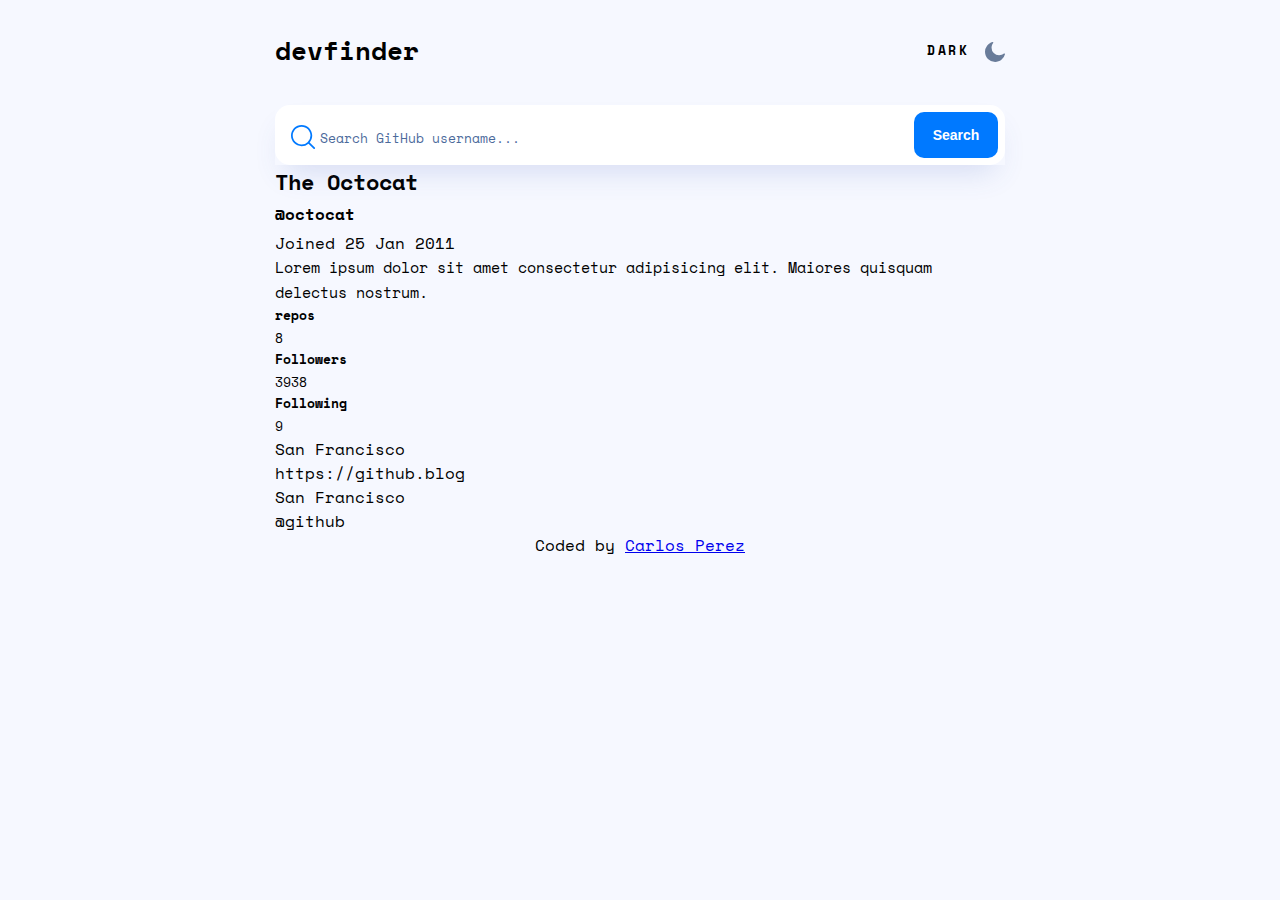
==== index.html @ 562876b6 "continue CSS" ====
<!DOCTYPE html>
<html lang="en">
<head>
  <meta charset="UTF-8">
  <meta name="viewport" content="width=device-width, initial-scale=1.0">
  <link rel="stylesheet" href="css/style.css">
  <script src="js/script.js" defer></script>
  <link rel="icon" type="image/png" sizes="32x32" href="./assets/favicon-32x32.png">
  <link rel="preconnect" href="https://fonts.googleapis.com">
  <link rel="preconnect" href="https://fonts.gstatic.com" crossorigin>
  <link href="https://fonts.googleapis.com/css2?family=Space+Mono:wght@400;700&display=swap" rel="stylesheet">
  <title>CPWD | GitHub user search app</title>
</head>
<body>
  <header>
    <div class="logo">
      <h1>devfinder</h1>
    </div>
    <div class="theme">
      <div class="setting">
        <!-- <p class="light">Light</p> -->
        <p class="dark">Dark</p>
      </div>
      <div class="theme-icon">
        <img src="assets/icon-moon.svg" alt="moon">
        <!-- <img src="assets/icon-sun.svg" alt="sun"> -->
      </div>
    </div>
  </header>
  <main>
    <form class="">
      <input type="text" name="username" id="username" placeholder="Search GitHub username...">
      <span>No results</span>
      <img src="assets/icon-search.svg" alt="search">
      <button type="submit">Search</button>
    </form>
    <div class="box-wrap">
      <div class="box-header">
        <div class="profile-picture"></div>
        <div class="user-info">
          <h2>The Octocat</h2>
          <h3 class="user">@octocat</h3>
          <p class="joined">Joined 25 Jan 2011</p>
        </div>
      </div>
      <div class="bio">
        <p>Lorem ipsum dolor sit amet consectetur adipisicing elit. Maiores quisquam delectus nostrum.</p>
      </div>
      <div class="stats">
        <div class="stat-1">
          <h4>repos</h4>
          <small>8</small>
        </div>
        <div class="stat-2">
          <h4>Followers</h4>
          <small>3938</small>
        </div>
        <div class="stat-3">
          <h4>Following</h4>
          <small>9</small>
        </div>
      </div>
      <div class="social">
        <div class="location">
          <div class="location-icon"></div>
          <p>San Francisco</p>
        </div>
        <div class="link">
          <div class="link-icon"></div>
          <p>https://github.blog</p>
        </div>
        <div class="twitter">
          <div class="location-icon"></div>
          <p>San Francisco</p>
        </div>
        <div class="name">
          <div class="name-icon"></div>
          <p>@github</p>
        </div>
      </div>
    </div>
  </main>
  <footer>
    <div class="attribute">
      <p>Coded by <a href="#">Carlos Perez</a></p>
    </div>
  </footer>
</body>
</html>
---- css/style.css ----
:root {
	/* lightmode colors */
	--light-blue: rgb(0, 121, 255);
	--dark-grey: rgb(105, 124, 154);
	--dark-blue: rgb(75, 106, 155);
	--darker-blue: #2b3442;
	--light-grey: rgb(246, 248, 255);
	--white: white;

	/* darkmode colors*/
	--light-blue: rgb(0, 121, 255);
	--white: white;
	--dark-navy: rgb(20, 29, 47);
	--navy: rgb(30, 42, 71);
}

*,
*::before,
*::after {
	box-sizing: border-box;
	margin: 0;
	padding: 0;
}

body {
	font-family: "Space Mono", monospace;
	background-color: var(--light-grey);
	padding: 31px 24px;
}

h1 {
	font-size: 26px;
}

h2 {
	font-size: 22px;
}

h3 {
	font-size: 16px;
	line-height: 33px;
}

h4 {
	font-size: 13px;
	line-height: 20px;
}

.bio {
	font-size: 15px;
	line-height: 25px;
}

/* header */
header {
	display: flex;
	justify-content: space-between;
	margin: 0 auto;
	max-width: 730px;
	margin-bottom: 36px;
}

.theme {
	display: flex;
	align-items: center;
	gap: 16px;
}

.theme:hover {
	filter: brightness(0%);
}

.setting p {
	font-weight: bold;
	font-size: 13px;
	text-transform: uppercase;
	letter-spacing: 2.5px;
}

.dark p {
	color: var(--dark-blue);
}

.theme-icon {
	margin-top: 10px;
}

/* /header */

main {
	margin: 0 auto;
	max-width: 730px;
}

/* form */
form {
	position: relative;
	box-shadow: 0 16px 30px -10px rgb(70, 96, 187, 0.19);
}

form input {
	outline: 0;
	border: 0;
	height: 60px;
	border-radius: 15px;
	padding: 18px 98px 17px 45px;
	caret-color: var(--light-blue);
	width: 100%;
	max-width: 730px;
}

form input::placeholder {
	font-size: 13px;
	color: var(--dark-blue);
	line-height: 25px;
}

form input[type="text"] {
	font-size: 18px;
	color: var(--darker-blue);
	font-family: "Space Mono", monospace;
}

form span {
	display: none;
}

form.error span {
	color: red;
	font-size: 14px;
	font-weight: bold;
	margin-left: 45px;
	display: block;
}

form img {
	position: absolute;
	left: 16px;
	top: 20px;
}

form button {
	position: absolute;
	right: 7px;
	top: 6.5px;
	outline: 0;
	border: 0;
	height: 46px;
	width: 84px;
	background: var(--light-blue);
	border-radius: 10px;
	color: white;
	font-size: 14px;
	font-weight: bold;
}

form button:hover {
	background-color: #60abff;
}
/* /form */

footer {
	margin: 0 auto;
	display: flex;
	justify-content: center;
}
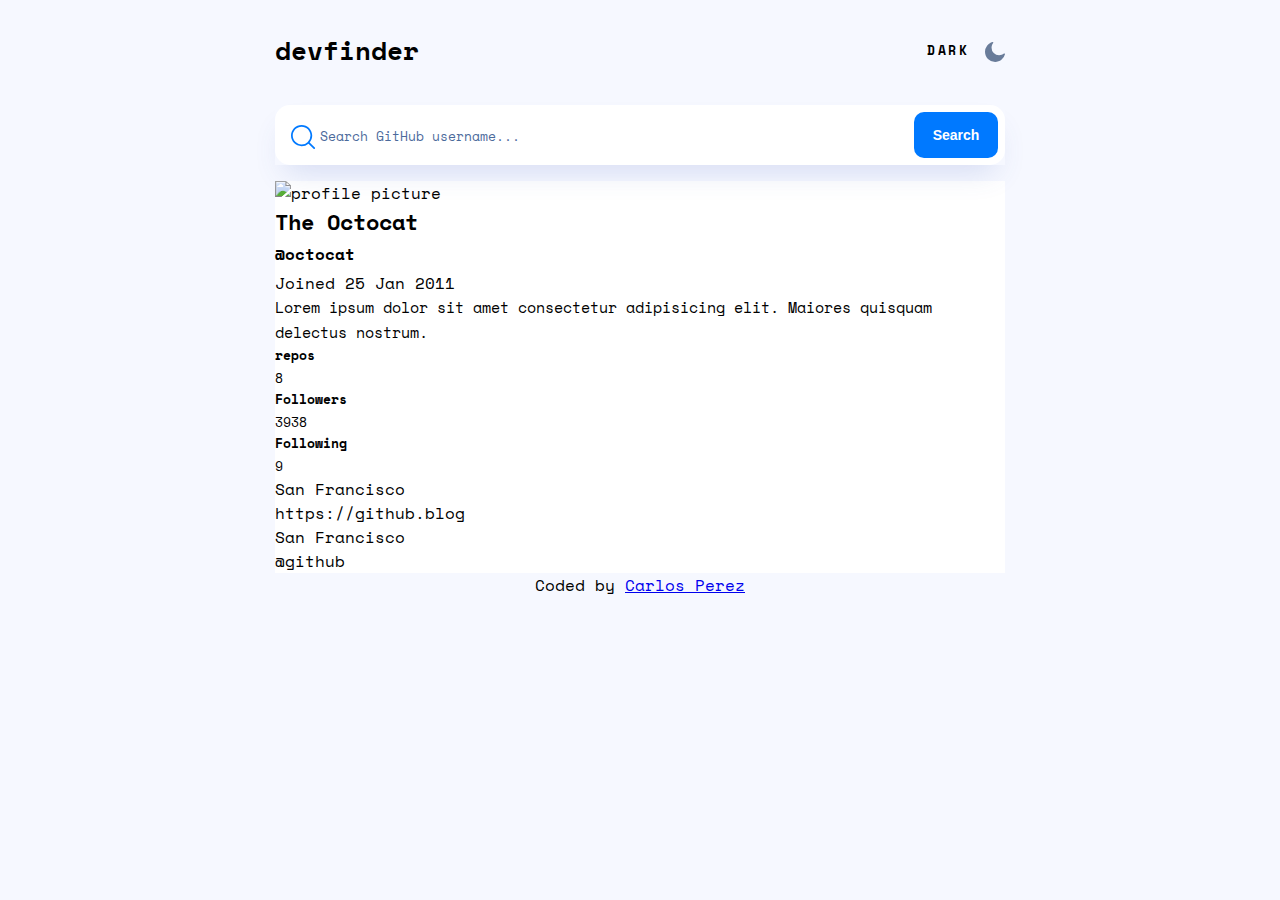
==== commit 28c537e6: "started box-wrap css" ====
--- a/index.html
+++ b/index.html
@@ -36,7 +36,9 @@
     </form>
     <div class="box-wrap">
       <div class="box-header">
-        <div class="profile-picture"></div>
+        <div class="profile-picture">
+          <img src="https://source.unsplash.com/random/70x70" alt="profile picture">
+        </div>
         <div class="user-info">
           <h2>The Octocat</h2>
           <h3 class="user">@octocat</h3>
--- a/css/style.css
+++ b/css/style.css
@@ -96,6 +96,7 @@
 form {
 	position: relative;
 	box-shadow: 0 16px 30px -10px rgb(70, 96, 187, 0.19);
+	margin-bottom: 16px;
 }
 
 form input {
@@ -113,10 +114,17 @@
 	font-size: 13px;
 	color: var(--dark-blue);
 	line-height: 25px;
+	overflow: hidden;
+	text-overflow: ellipsis;
 }
 
+/* ::placeholder {
+	overflow: hidden;
+	text-overflow: ellipsis;
+} */
+
 form input[type="text"] {
-	font-size: 18px;
+	font-size: 14px;
 	color: var(--darker-blue);
 	font-family: "Space Mono", monospace;
 }
@@ -159,6 +167,12 @@
 }
 /* /form */
 
+/* box-wrap */
+.box-wrap {
+	background-color: white;
+}
+
+/* /box-wrap */
 footer {
 	margin: 0 auto;
 	display: flex;
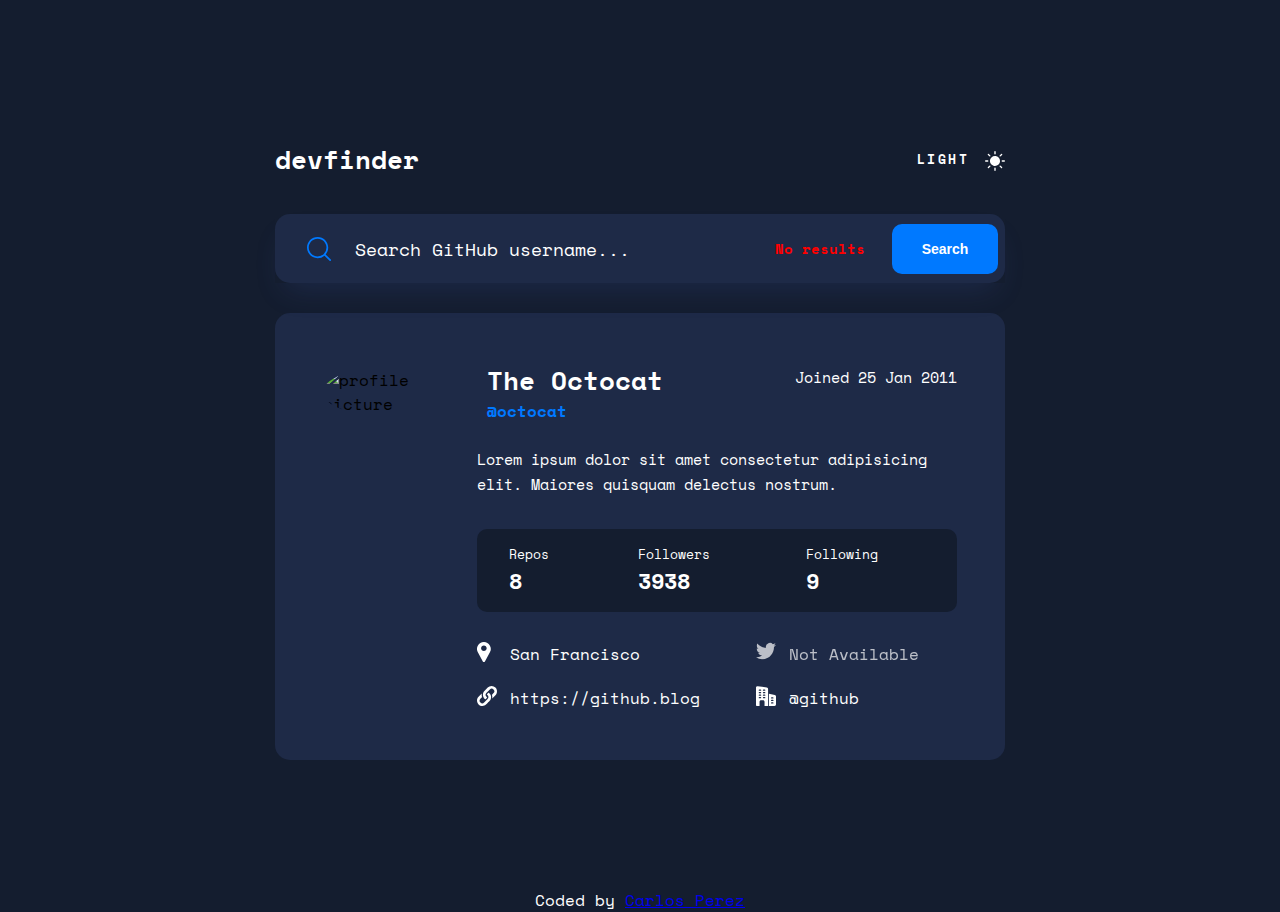
==== commit ae6065d0: "Finished majority of styling components" ====
--- a/index.html
+++ b/index.html
@@ -11,24 +11,20 @@
   <link href="https://fonts.googleapis.com/css2?family=Space+Mono:wght@400;700&display=swap" rel="stylesheet">
   <title>CPWD | GitHub user search app</title>
 </head>
-<body>
+<body class="dark">
   <header>
     <div class="logo">
       <h1>devfinder</h1>
     </div>
     <div class="theme">
       <div class="setting">
-        <!-- <p class="light">Light</p> -->
-        <p class="dark">Dark</p>
-      </div>
-      <div class="theme-icon">
-        <img src="assets/icon-moon.svg" alt="moon">
-        <!-- <img src="assets/icon-sun.svg" alt="sun"> -->
+        <p class="light-setting">Light</p>
+        <p class="dark-setting">Dark</p>
       </div>
     </div>
   </header>
   <main>
-    <form class="">
+    <form class="error">
       <input type="text" name="username" id="username" placeholder="Search GitHub username...">
       <span>No results</span>
       <img src="assets/icon-search.svg" alt="search">
@@ -40,8 +36,10 @@
           <img src="https://source.unsplash.com/random/70x70" alt="profile picture">
         </div>
         <div class="user-info">
-          <h2>The Octocat</h2>
+          <div class="left">
+            <h2>The Octocat</h2>
           <h3 class="user">@octocat</h3>
+          </div>
           <p class="joined">Joined 25 Jan 2011</p>
         </div>
       </div>
@@ -50,33 +48,33 @@
       </div>
       <div class="stats">
         <div class="stat-1">
-          <h4>repos</h4>
-          <small>8</small>
+          <h4>Repos</h4>
+          <div class="stat-num">8</div>
         </div>
         <div class="stat-2">
           <h4>Followers</h4>
-          <small>3938</small>
+          <div class="stat-num">3938</div>
         </div>
         <div class="stat-3">
           <h4>Following</h4>
-          <small>9</small>
+          <div class="stat-num">9</div>
         </div>
       </div>
       <div class="social">
-        <div class="location">
-          <div class="location-icon"></div>
+        <div class="link location">
+          <div><img src="assets/icon-location.svg" alt="location"></div>
           <p>San Francisco</p>
         </div>
-        <div class="link">
-          <div class="link-icon"></div>
+        <div class="link cite">
+          <div><img src="assets/icon-website.svg" alt="website"></div>
           <p>https://github.blog</p>
         </div>
-        <div class="twitter">
-          <div class="location-icon"></div>
-          <p>San Francisco</p>
+        <div class="link twitter unavailable">
+          <div><img src="assets/icon-twitter.svg" alt="twitter"></div>
+          <p>Not Available</p>
         </div>
-        <div class="name">
-          <div class="name-icon"></div>
+        <div class="link company">
+          <div><img src="assets/icon-company.svg" alt="company"></div>
           <p>@github</p>
         </div>
       </div>
--- a/css/style.css
+++ b/css/style.css
@@ -25,25 +25,11 @@
 body {
 	font-family: "Space Mono", monospace;
 	background-color: var(--light-grey);
-	padding: 31px 24px;
+	padding: 31px 24px 0;
 }
 
 h1 {
 	font-size: 26px;
-}
-
-h2 {
-	font-size: 22px;
-}
-
-h3 {
-	font-size: 16px;
-	line-height: 33px;
-}
-
-h4 {
-	font-size: 13px;
-	line-height: 20px;
 }
 
 .bio {
@@ -55,15 +41,32 @@
 header {
 	display: flex;
 	justify-content: space-between;
+	align-items: center;
 	margin: 0 auto;
-	max-width: 730px;
+	max-width: 375px;
 	margin-bottom: 36px;
 }
 
-.theme {
-	display: flex;
+.setting .dark-setting {
+	display: flex;
+}
+
+.setting .light-setting {
+	display: none;
+}
+
+.setting p {
 	align-items: center;
-	gap: 16px;
+}
+
+.dark-setting::after {
+	content: url(../assets/icon-moon.svg);
+}
+
+.dark-setting::after,
+.light-setting::after {
+	margin-left: 16px;
+	margin-top: 8px;
 }
 
 .theme:hover {
@@ -81,15 +84,11 @@
 	color: var(--dark-blue);
 }
 
-.theme-icon {
-	margin-top: 10px;
-}
-
 /* /header */
 
 main {
 	margin: 0 auto;
-	max-width: 730px;
+	max-width: 375px;
 }
 
 /* form */
@@ -107,7 +106,7 @@
 	padding: 18px 98px 17px 45px;
 	caret-color: var(--light-blue);
 	width: 100%;
-	max-width: 730px;
+	max-width: 375px;
 }
 
 form input::placeholder {
@@ -133,12 +132,19 @@
 	display: none;
 }
 
+form.error {
+	margin-bottom: 30px;
+}
+
 form.error span {
+	position: absolute;
 	color: red;
 	font-size: 14px;
 	font-weight: bold;
-	margin-left: 45px;
+	left: 45px;
+	bottom: -25px;
 	display: block;
+	z-index: 1;
 }
 
 form img {
@@ -167,14 +173,313 @@
 }
 /* /form */
 
-/* box-wrap */
+/* box-wrap header */
 .box-wrap {
 	background-color: white;
-}
-
-/* /box-wrap */
+	padding: 32px 24px;
+	border-radius: 15px;
+	box-shadow: 0 16px 30px -10px rgb(70, 96, 187, 0.19);
+}
+
+.box-header {
+	display: flex;
+	gap: 19px;
+	margin-bottom: 33px;
+}
+
+.profile-picture img {
+	border-radius: 50%;
+	width: 70px;
+}
+
+h2 {
+	font-size: 16px;
+}
+
+h3 {
+	font-size: 13px;
+	/* line-height: 33px; */
+	color: var(--light-blue);
+}
+
+p.joined {
+	font-size: 13px;
+	color: var(--dark-grey);
+	margin-top: 5px;
+}
+/* /box-wrap header*/
+
+/* bio */
+.bio p {
+	color: var(--dark-blue);
+	font-size: 13px;
+	margin-bottom: 23px;
+}
+/* /bio */
+
+/* stats */
+.stats {
+	display: flex;
+	justify-content: space-between;
+	border-radius: 10px;
+	background-color: var(--light-grey);
+	padding: 18px 30px;
+}
+
+.stats div {
+	display: flex;
+	flex-direction: column;
+	justify-content: center;
+	align-items: center;
+}
+
+h4 {
+	margin-bottom: 8px;
+	font-weight: 400;
+	color: var(--dark-blue);
+	font-size: 11px;
+	line-height: 20px;
+}
+
+.stat-num {
+	font-size: 16px;
+	font-weight: bold;
+}
+/* /stats */
+
+/* social */
+.social {
+	display: flex;
+	flex-direction: column;
+	gap: 18px;
+	margin-top: 24px;
+}
+
+.social .link {
+	display: flex;
+}
+
+.link div {
+	width: 20px;
+	margin-right: 13px;
+}
+
+/* /social */
+
 footer {
-	margin: 0 auto;
+	margin: 10vw auto 0;
 	display: flex;
 	justify-content: center;
 }
+
+/* -------------------DARK THEME */
+.dark,
+.dark .stats {
+	background-color: var(--dark-navy);
+}
+
+.dark form input,
+.dark .box-wrap {
+	background-color: var(--navy);
+	box-shadow: none;
+}
+
+.dark .setting .dark-setting {
+	display: none;
+}
+
+.dark .setting .light-setting {
+	display: flex;
+}
+
+.dark .light-setting::after {
+	content: url(../assets/icon-sun.svg);
+}
+
+.dark h1,
+.dark .setting p,
+.dark p,
+.dark h2,
+.dark h4,
+.dark .stat-num,
+.dark form input::placeholder,
+.dark form input[type="text"] {
+	color: white;
+}
+
+.dark .link div {
+	filter: brightness(100);
+}
+
+/* -------------------/DARK THEME */
+
+/* unavailable */
+.unavailable {
+	opacity: 0.3;
+}
+
+.dark .unavailable {
+	opacity: 0.7;
+}
+/* /unavailable */
+
+@media (min-width: 768px) {
+	body {
+		padding: 140px 97px 0;
+	}
+
+	main {
+		max-width: 573px;
+	}
+
+	.box-wrap {
+		padding: 40px;
+	}
+
+	/* form */
+	form input {
+		max-width: 573px;
+		height: 69px;
+		padding: 22px 125px 22px 80px;
+	}
+
+	form input::placeholder,
+	form input[type="text"] {
+		font-size: 18px;
+	}
+
+	form button {
+		top: 9.5px;
+		height: 50px;
+		width: 106px;
+	}
+
+	form img {
+		position: absolute;
+		left: 32px;
+		top: 23px;
+	}
+	/* /form */
+
+	/* header */
+	.box-header {
+		gap: 41px;
+		margin-bottom: 24px;
+		align-items: center;
+	}
+
+	header {
+		max-width: 573px;
+	}
+
+	.profile-picture img {
+		width: 117px;
+	}
+
+	h2 {
+		font-size: 26px;
+	}
+
+	h3 {
+		font-size: 16px;
+	}
+
+	p.joined {
+		font-size: 15px;
+	}
+	/* /header */
+
+	.bio p {
+		font-size: 15px;
+		margin-bottom: 32px;
+	}
+
+	/* stats */
+	.stats {
+		display: flex;
+		justify-content: flex-start;
+		padding: 15px 32px;
+	}
+
+	.stats div {
+		margin-right: 58px;
+		align-items: flex-start;
+	}
+
+	h4 {
+		font-size: 13px;
+		margin: 0;
+	}
+
+	.stat-num {
+		font-size: 22px;
+	}
+
+	/* /stats */
+
+	.bio,
+	.stats,
+	.social {
+		width: 480px;
+	}
+
+	.social {
+		margin-top: 30px;
+		display: grid;
+		grid-template-areas:
+			"location twitter"
+			"cite company";
+	}
+
+	.location {
+		grid-area: location;
+	}
+
+	.twitter {
+		grid-area: twitter;
+	}
+
+	.cite {
+		grid-area: cite;
+	}
+
+	.company {
+		grid-area: company;
+	}
+}
+
+@media (min-width: 936px) {
+	header,
+	main,
+	form input {
+		max-width: 730px;
+	}
+
+	.box-wrap {
+		padding: 48px;
+		display: flex;
+		flex-direction: column;
+		/* align-items: flex-end; */
+	}
+
+	.bio,
+	.stats,
+	.social {
+		align-self: flex-end;
+	}
+
+	.user-info {
+		display: flex;
+		justify-content: space-between;
+		width: -moz-available; /* WebKit-based browsers will ignore this. */
+		width: -webkit-fill-available; /* Mozilla-based browsers will ignore this. */
+		width: fill-available;
+	}
+
+	form.error span {
+		left: auto;
+		right: 140px;
+		bottom: 24px;
+		z-index: 1;
+	}
+}
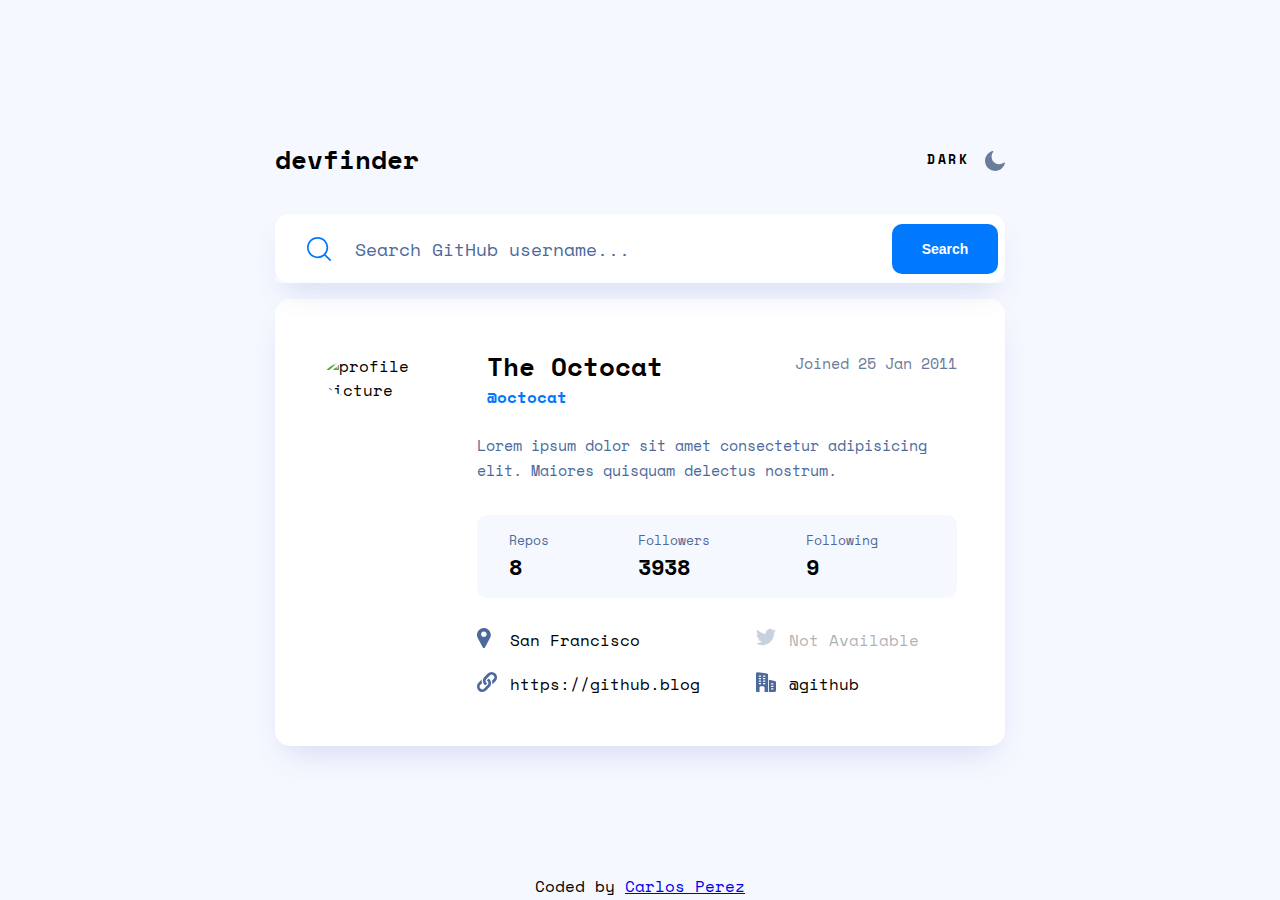
==== commit 812e54b9: "Finished connecting the API to the project and added style components" ====
--- a/index.html
+++ b/index.html
@@ -11,12 +11,12 @@
   <link href="https://fonts.googleapis.com/css2?family=Space+Mono:wght@400;700&display=swap" rel="stylesheet">
   <title>CPWD | GitHub user search app</title>
 </head>
-<body class="dark">
+<body>
   <header>
     <div class="logo">
       <h1>devfinder</h1>
     </div>
-    <div class="theme">
+    <div class="theme" id="theme">
       <div class="setting">
         <p class="light-setting">Light</p>
         <p class="dark-setting">Dark</p>
@@ -24,7 +24,7 @@
     </div>
   </header>
   <main>
-    <form class="error">
+    <form class="">
       <input type="text" name="username" id="username" placeholder="Search GitHub username...">
       <span>No results</span>
       <img src="assets/icon-search.svg" alt="search">
@@ -32,50 +32,50 @@
     </form>
     <div class="box-wrap">
       <div class="box-header">
-        <div class="profile-picture">
+        <div class="profile-picture" id="profile-picture">
           <img src="https://source.unsplash.com/random/70x70" alt="profile picture">
         </div>
         <div class="user-info">
           <div class="left">
-            <h2>The Octocat</h2>
-          <h3 class="user">@octocat</h3>
+            <h2 id="name">The Octocat</h2>
+          <h3 class="user" id="GitHub-username">@octocat</h3>
           </div>
-          <p class="joined">Joined 25 Jan 2011</p>
+          <p class="joined" id="joined">Joined 25 Jan 2011</p>
         </div>
       </div>
       <div class="bio">
-        <p>Lorem ipsum dolor sit amet consectetur adipisicing elit. Maiores quisquam delectus nostrum.</p>
+        <p id="bio">Lorem ipsum dolor sit amet consectetur adipisicing elit. Maiores quisquam delectus nostrum.</p>
       </div>
       <div class="stats">
         <div class="stat-1">
           <h4>Repos</h4>
-          <div class="stat-num">8</div>
+          <div class="stat-num" id="repo">8</div>
         </div>
         <div class="stat-2">
           <h4>Followers</h4>
-          <div class="stat-num">3938</div>
+          <div class="stat-num" id="followers">3938</div>
         </div>
         <div class="stat-3">
           <h4>Following</h4>
-          <div class="stat-num">9</div>
+          <div class="stat-num" id="following">9</div>
         </div>
       </div>
       <div class="social">
         <div class="link location">
           <div><img src="assets/icon-location.svg" alt="location"></div>
-          <p>San Francisco</p>
+          <p id="location">San Francisco</p>
         </div>
         <div class="link cite">
           <div><img src="assets/icon-website.svg" alt="website"></div>
-          <p>https://github.blog</p>
+          <p id="cite">https://github.blog</p>
         </div>
         <div class="link twitter unavailable">
           <div><img src="assets/icon-twitter.svg" alt="twitter"></div>
-          <p>Not Available</p>
+          <p id="twitter">Not Available</p>
         </div>
         <div class="link company">
           <div><img src="assets/icon-company.svg" alt="company"></div>
-          <p>@github</p>
+          <p id="company">@github</p>
         </div>
       </div>
     </div>
--- a/css/style.css
+++ b/css/style.css
@@ -71,6 +71,7 @@
 
 .theme:hover {
 	filter: brightness(0%);
+	cursor: pointer;
 }
 
 .setting p {
@@ -170,6 +171,7 @@
 
 form button:hover {
 	background-color: #60abff;
+	cursor: pointer;
 }
 /* /form */
 
@@ -281,6 +283,10 @@
 .dark form input,
 .dark .box-wrap {
 	background-color: var(--navy);
+}
+
+.dark form,
+.dark .box-wrap {
 	box-shadow: none;
 }
 
@@ -311,6 +317,10 @@
 	filter: brightness(100);
 }
 
+.dark .theme:hover {
+	filter: invert(80%) sepia(2%) saturate(5658%) hue-rotate(188deg) brightness(4);
+}
+
 /* -------------------/DARK THEME */
 
 /* unavailable */
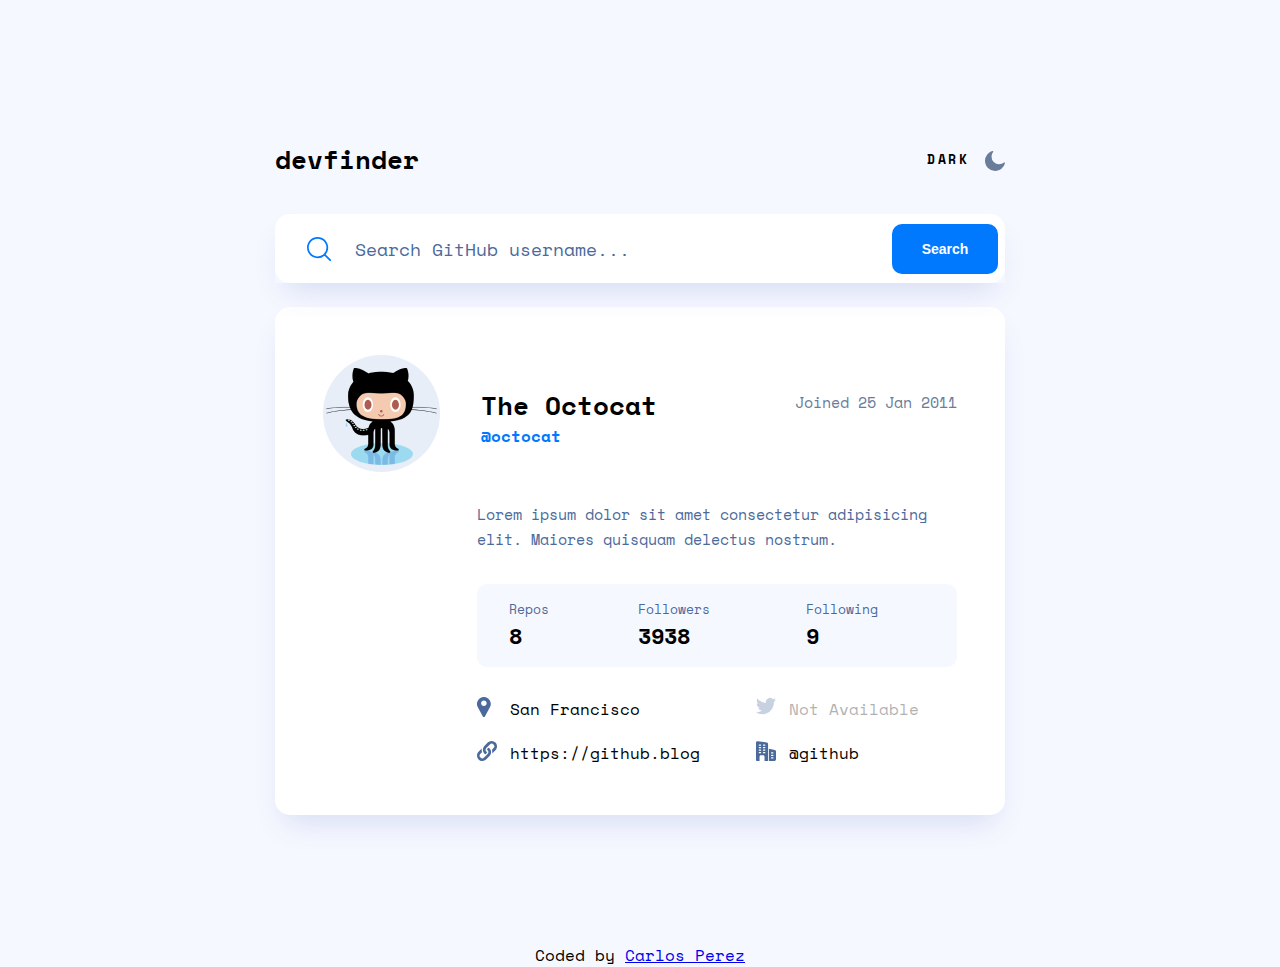
==== commit 1a9a294b: "finished finalizing javascript" ====
--- a/index.html
+++ b/index.html
@@ -33,7 +33,7 @@
     <div class="box-wrap">
       <div class="box-header">
         <div class="profile-picture" id="profile-picture">
-          <img src="https://source.unsplash.com/random/70x70" alt="profile picture">
+          <img src="assets/Bitmap.png" alt="Profile Picture">
         </div>
         <div class="user-info">
           <div class="left">
--- a/css/style.css
+++ b/css/style.css
@@ -486,6 +486,14 @@
 		width: fill-available;
 	}
 
+	form {
+		margin-bottom: 24px;
+	}
+
+	form.error {
+		margin-bottom: 24px;
+	}
+
 	form.error span {
 		left: auto;
 		right: 140px;
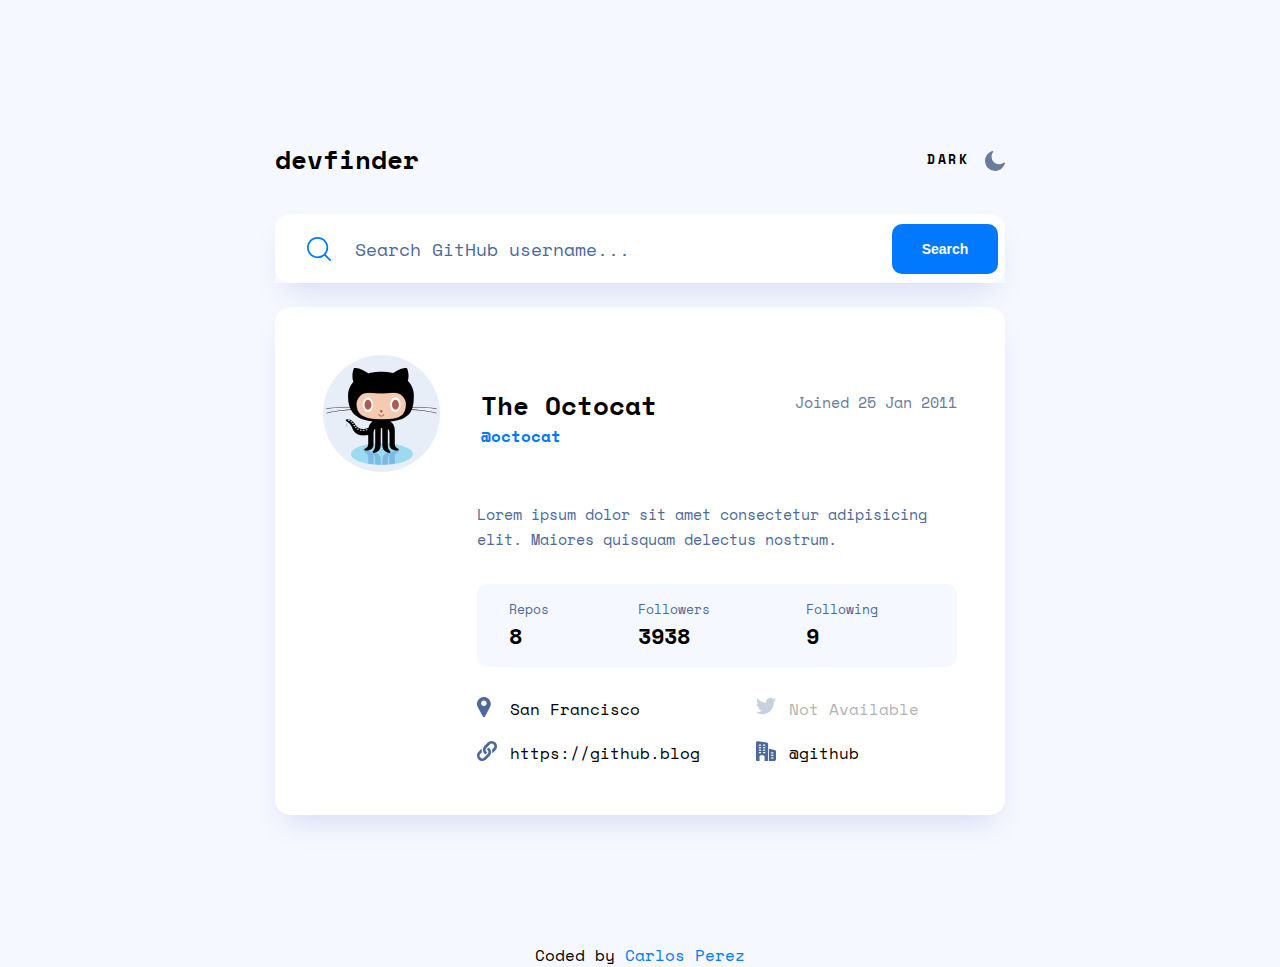
==== commit bd3df816: "added some clickable link tags for user twitter and github" ====
--- a/index.html
+++ b/index.html
@@ -38,7 +38,7 @@
         <div class="user-info">
           <div class="left">
             <h2 id="name">The Octocat</h2>
-          <h3 class="user" id="GitHub-username">@octocat</h3>
+          <h3 class="user" id="GitHub-username"><a href="#">@octocat</a></h3>
           </div>
           <p class="joined" id="joined">Joined 25 Jan 2011</p>
         </div>
@@ -82,7 +82,7 @@
   </main>
   <footer>
     <div class="attribute">
-      <p>Coded by <a href="#">Carlos Perez</a></p>
+      <p>Coded by <a href="https://github.com/Carlos-A-P/github-user-search-app.git" target="_blank">Carlos Perez</a></p>
     </div>
   </footer>
 </body>
--- a/css/style.css
+++ b/css/style.css
@@ -26,6 +26,11 @@
 	font-family: "Space Mono", monospace;
 	background-color: var(--light-grey);
 	padding: 31px 24px 0;
+}
+
+a {
+	color: 0;
+	text-decoration: none;
 }
 
 h1 {
@@ -204,6 +209,10 @@
 	color: var(--light-blue);
 }
 
+h3 a {
+	color: var(--light-blue);
+}
+
 p.joined {
 	font-size: 13px;
 	color: var(--dark-grey);
@@ -272,6 +281,14 @@
 	margin: 10vw auto 0;
 	display: flex;
 	justify-content: center;
+}
+
+footer a {
+	color: var(--light-blue);
+}
+
+footer a:visited {
+	color: var(--light-blue);
 }
 
 /* -------------------DARK THEME */
@@ -449,6 +466,11 @@
 		grid-area: twitter;
 	}
 
+	.twitter a {
+		color: white;
+		text-decoration: none;
+	}
+
 	.cite {
 		grid-area: cite;
 	}
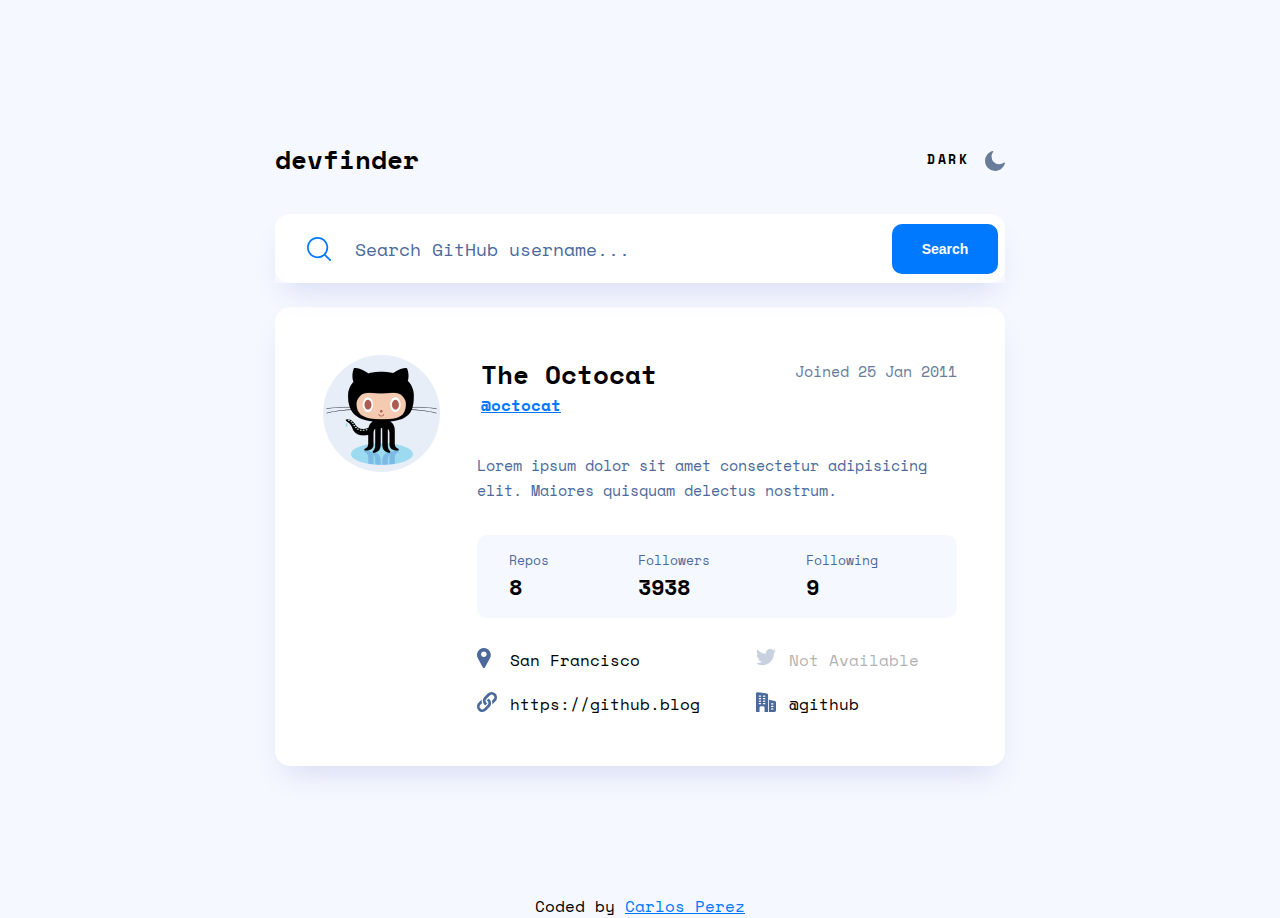
==== commit 1b03cd83: "Update index.html" ====
--- a/index.html
+++ b/index.html
@@ -82,8 +82,8 @@
   </main>
   <footer>
     <div class="attribute">
-      <p>Coded by <a href="https://github.com/Carlos-A-P/github-user-search-app.git" target="_blank">Carlos Perez</a></p>
+      <p>Coded by <a href="https://carlospwd.netlify.app/" target="_blank">Carlos Perez</a></p>
     </div>
   </footer>
 </body>
-</html>+</html>
--- a/css/style.css
+++ b/css/style.css
@@ -28,8 +28,8 @@
 	padding: 31px 24px 0;
 }
 
-a {
-	color: 0;
+a:visited {
+	color: none;
 	text-decoration: none;
 }
 
@@ -77,6 +77,7 @@
 .theme:hover {
 	filter: brightness(0%);
 	cursor: pointer;
+	transition: 0.4s;
 }
 
 .setting p {
@@ -177,6 +178,7 @@
 form button:hover {
 	background-color: #60abff;
 	cursor: pointer;
+	transition: 0.4s;
 }
 /* /form */
 
@@ -336,6 +338,7 @@
 
 .dark .theme:hover {
 	filter: invert(80%) sepia(2%) saturate(5658%) hue-rotate(188deg) brightness(4);
+	transition: 0.4s;
 }
 
 /* -------------------/DARK THEME */
@@ -350,6 +353,10 @@
 }
 /* /unavailable */
 
+.twitter a {
+	color: inherit;
+	text-decoration: none;
+}
 @media (min-width: 768px) {
 	body {
 		padding: 140px 97px 0;
@@ -466,7 +473,7 @@
 		grid-area: twitter;
 	}
 
-	.twitter a {
+	.dark .twitter a {
 		color: white;
 		text-decoration: none;
 	}
@@ -485,6 +492,11 @@
 	main,
 	form input {
 		max-width: 730px;
+	}
+
+	.box-header {
+		align-items: flex-start;
+		margin-bottom: -25px;
 	}
 
 	.box-wrap {
